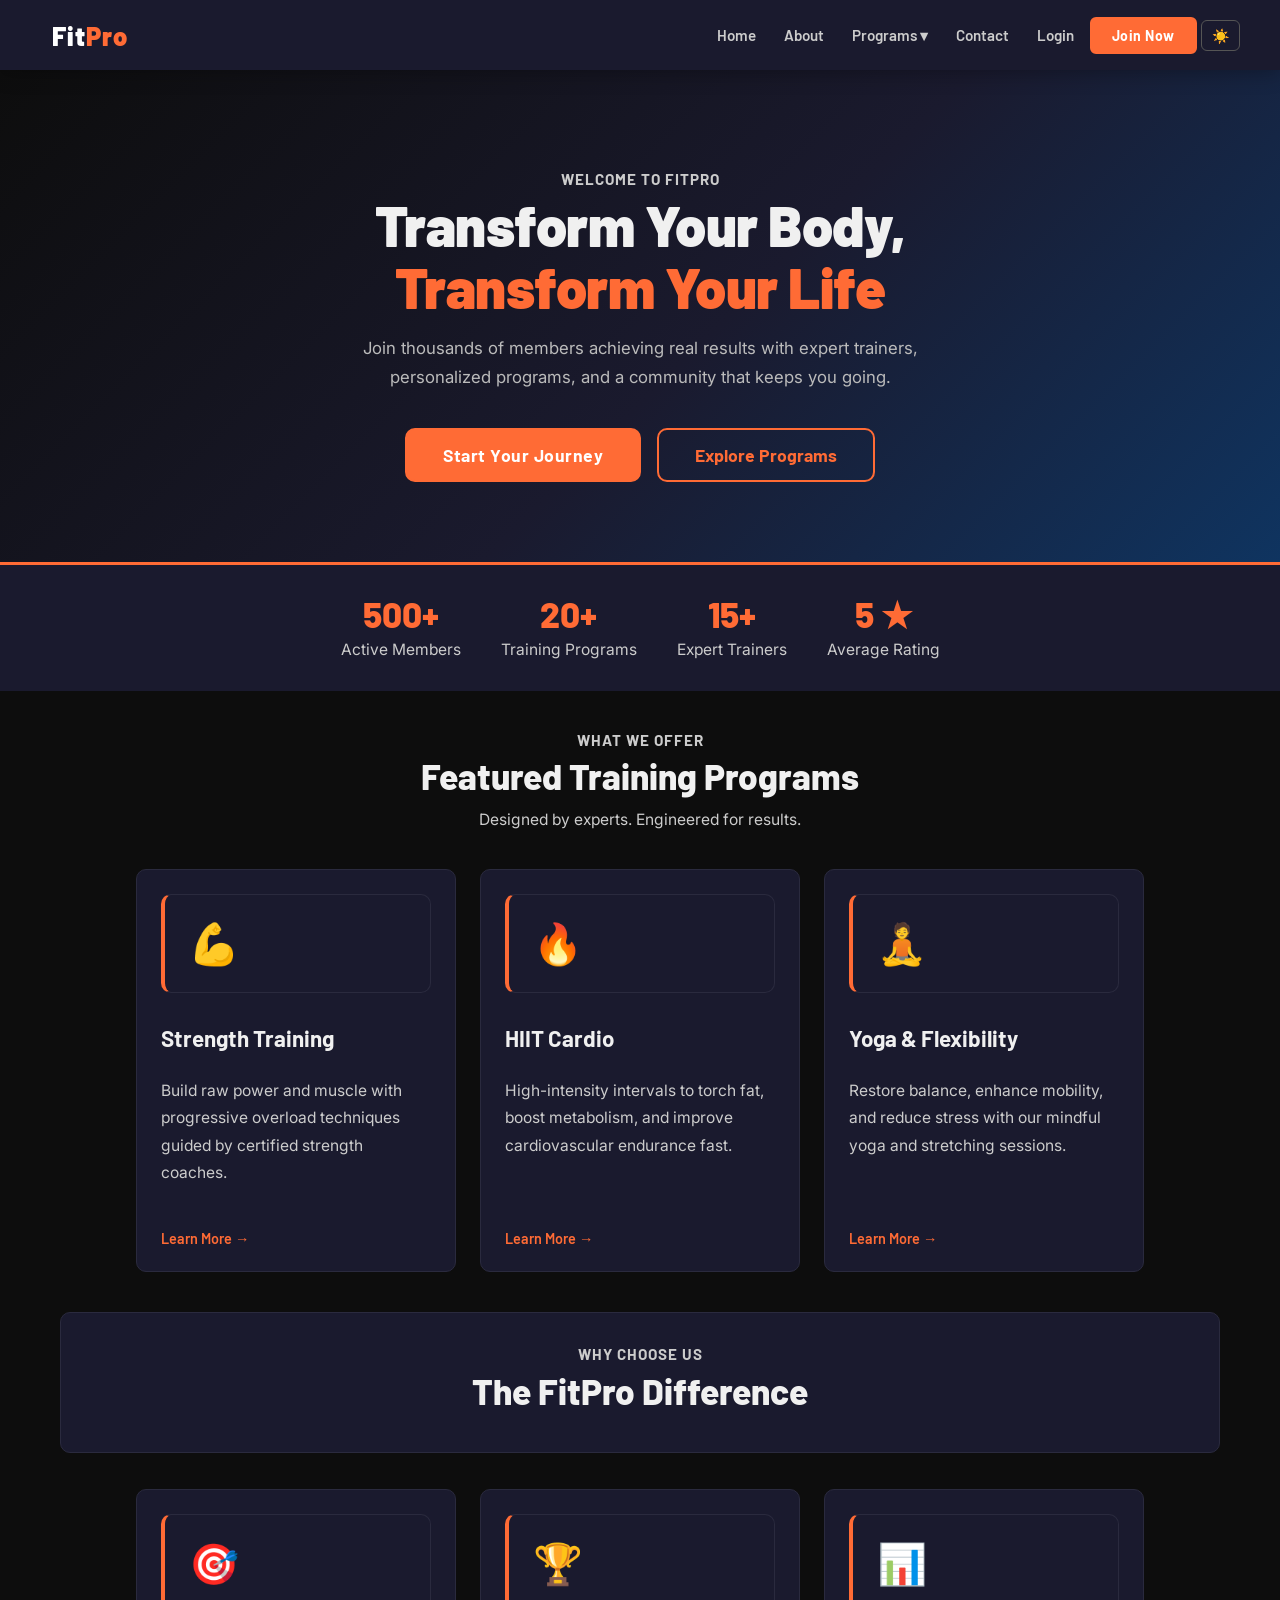
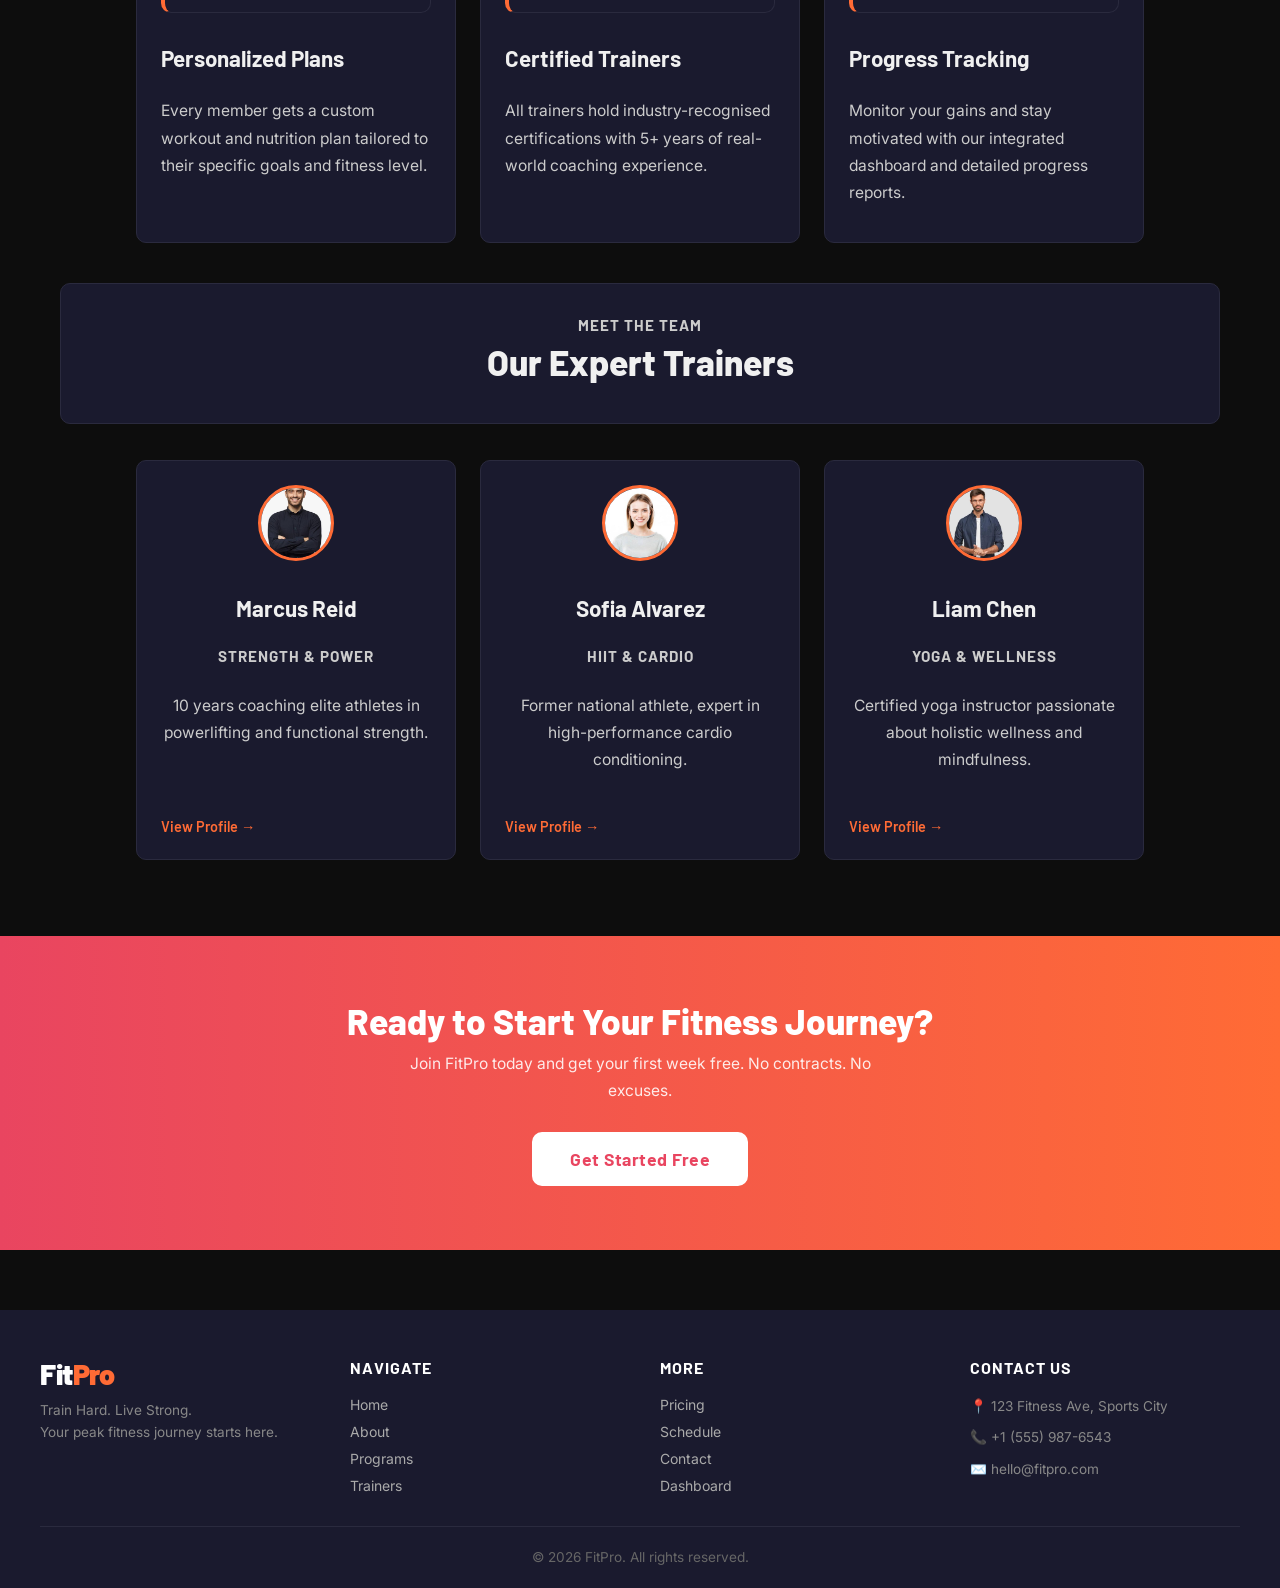
==== index.html @ 530da823 "initial" ====
<!DOCTYPE html>
<html lang="en">
<head>
  <meta charset="UTF-8">
  <meta name="viewport" content="width=device-width, initial-scale=1.0">
  <meta name="description" content="FitPro — Professional gym &amp; fitness trainer website. Training programs, expert trainers, and flexible pricing.">
  <title>FitPro — Train Hard. Live Strong.</title>
  <link rel="stylesheet" href="cssFile/globalStyles.css">
</head>
<body data-theme="dark">

  <nav>
    <a href="index.html">Fit<span class="accent">Pro</span></a>
    <button class="menu-toggle" onclick="toggleMenu()"><span></span><span></span><span></span></button>
    <ul>
      <li><a href="index.html">Home</a></li>
      <li><a href="pages/about.html">About</a></li>
      <li class="dropdown">
        <a href="#">Programs ▾</a>
        <div class="dropdown-menu">
          <a href="pages/services.html">All Programs</a>
          <a href="pages/schedule.html">Schedule</a>
        </div>
      </li>
      <li><a href="pages/contact.html">Contact</a></li>
      <li><a href="pages/login.html">Login</a></li>
      <li><button onclick="location.href='pages/signup.html'">Join Now</button></li>
      <li><button id="theme-toggle" onclick="toggleTheme()">🌙</button></li>
    </ul>
  </nav>

  <!-- HERO -->
  <section class="hero">
    <h4>Welcome to FitPro</h4>
    <h1>Transform Your Body,<br><span class="accent">Transform Your Life</span></h1>
    <p>Join thousands of members achieving real results with expert trainers, personalized programs, and a community that keeps you going.</p>
    <div>
      <button class="lg-button" onclick="location.href='pages/signup.html'">Start Your Journey</button>
      <a class="link-button lg-button" href="pages/services.html">Explore Programs</a>
    </div>
  </section>

  <!-- STATS -->
  <section>
    <div>
      <div><h2>500+</h2><p>Active Members</p></div>
      <div><h2>20+</h2><p>Training Programs</p></div>
      <div><h2>15+</h2><p>Expert Trainers</p></div>
      <div><h2>5 ★</h2><p>Average Rating</p></div>
    </div>
  </section>

  <main class="page">

    <!-- FEATURED PROGRAMS -->
    <section>
      <h4>What We Offer</h4>
      <h2>Featured Training Programs</h2>
      <p>Designed by experts. Engineered for results.</p>
    </section>
    <div class="card-container">
      <div class="card">
        <div>💪</div>
        <h3>Strength Training</h3>
        <p>Build raw power and muscle with progressive overload techniques guided by certified strength coaches.</p>
        <a href="pages/services.html">Learn More →</a>
      </div>
      <div class="card">
        <div>🔥</div>
        <h3>HIIT Cardio</h3>
        <p>High-intensity intervals to torch fat, boost metabolism, and improve cardiovascular endurance fast.</p>
        <a href="pages/services.html">Learn More →</a>
      </div>
      <div class="card">
        <div>🧘</div>
        <h3>Yoga &amp; Flexibility</h3>
        <p>Restore balance, enhance mobility, and reduce stress with our mindful yoga and stretching sessions.</p>
        <a href="pages/services.html">Learn More →</a>
      </div>
    </div>

    <!-- WHY FITPRO -->
    <section>
      <h4>Why Choose Us</h4>
      <h2>The FitPro Difference</h2>
    </section>
    <div class="card-container">
      <div class="card">
        <div>🎯</div>
        <h3>Personalized Plans</h3>
        <p>Every member gets a custom workout and nutrition plan tailored to their specific goals and fitness level.</p>
      </div>
      <div class="card">
        <div>🏆</div>
        <h3>Certified Trainers</h3>
        <p>All trainers hold industry-recognised certifications with 5+ years of real-world coaching experience.</p>
      </div>
      <div class="card">
        <div>📊</div>
        <h3>Progress Tracking</h3>
        <p>Monitor your gains and stay motivated with our integrated dashboard and detailed progress reports.</p>
      </div>
    </div>

    <!-- TRAINER SPOTLIGHT -->
    <section>
      <h4>Meet the Team</h4>
      <h2>Our Expert Trainers</h2>
    </section>

    <div class="card-container">

      <div class="card">
        <img src="/sources/img1.jpeg" alt="Marcus Reid">
        <h3>Marcus Reid</h3>
        <h4>Strength &amp; Power</h4>
        <p>10 years coaching elite athletes in powerlifting and functional strength.</p>
        <a href="#">View Profile →</a>
      </div>

      <div class="card">
        <img src="/sources/img2.jpeg" alt="Sofia Alvarez">
        <h3>Sofia Alvarez</h3>
        <h4>HIIT &amp; Cardio</h4>
        <p>Former national athlete, expert in high-performance cardio conditioning.</p>
        <a href="#">View Profile →</a>
      </div>

      <div class="card">
        <img src="/sources/img3.jpeg" alt="Liam Chen">
        <h3>Liam Chen</h3>
        <h4>Yoga &amp; Wellness</h4>
        <p>Certified yoga instructor passionate about holistic wellness and mindfulness.</p>
        <a href="#">View Profile →</a>
      </div>

    </div>

  </main>

  <!-- CTA BANNER -->
  <section>
    <h2>Ready to Start Your Fitness Journey?</h2>
    <p>Join FitPro today and get your first week free. No contracts. No excuses.</p>
    <button class="lg-button" onclick="location.href='pages/signup.html'">Get Started Free</button>
  </section>

  <footer>
    <div class="footer-container">
      <div>
        <h1>Fit<span class="accent">Pro</span></h1>
        <p>Train Hard. Live Strong.<br>Your peak fitness journey starts here.</p>
      </div>
      <div>
        <h2>Navigate</h2>
        <a href="index.html">Home</a>
        <a href="pages/about.html">About</a>
        <a href="pages/services.html">Programs</a>
        <a href="pages/trainers.html">Trainers</a>
      </div>
      <div>
        <h2>More</h2>
        <a href="pages/pricing.html">Pricing</a>
        <a href="pages/schedule.html">Schedule</a>
        <a href="pages/contact.html">Contact</a>
        <a href="pages/dashboard.html">Dashboard</a>
      </div>
      <div>
        <h2>Contact Us</h2>
        <p>📍 123 Fitness Ave, Sports City</p>
        <p>📞 +1 (555) 987-6543</p>
        <p>✉️ hello@fitpro.com</p>
      </div>
    </div>
    <p>© 2026 FitPro. All rights reserved.</p>
  </footer>

  <script src="jsFile/jsFunctions.js"></script>
</body>
</html>
---- cssFile/globalStyles.css ----
@import url('https://fonts.googleapis.com/css2?family=Barlow:wght@400;600;700;800;900&family=Inter:wght@300;400;500;600&display=swap');

/* =========================================================
   DESIGN SYSTEM
========================================================= */
:root {
  --brand-primary-color:   #FF6B35;
  --brand-secondary-color: #1A1A2E;
  --brand-third-color:     #16213E;
  --brand-fourth-color:    #0F3460;
  --brand-accent-color:    #E94560;

  --bg-main:  #F4F6FB;
  --bg-card:  #FFFFFF;

  --text-primary-color:     #1A1A2E;
  --text-secondary-color:   #3D3D5C;
  --text-muted-color:       #888899;
  --text-focus-color:       #FF6B35;
  --text-highlighted-color: #E94560;

  --border-primary-color:     #FF6B35;
  --border-secondary-color:   #1A1A2E;
  --border-muted-color:       #DEDEE8;
  --border-focus-color:       #FF6B35;
  --border-highlighted-color: #E94560;

  --radius-sm: 6px;
  --radius-md: 10px;
  --transition: 0.3s ease;
}

/* =========================================================
   DARK MODE
========================================================= */
[data-theme="dark"] {
  --bg-main: #0D0D0D;
  --bg-card: #1A1A2E;

  --text-primary-color:     #F0F0F0;
  --text-secondary-color:   #CCCCCC;
  --text-muted-color:       #888899;
  --text-focus-color:       #FF6B35;
  --text-highlighted-color: #FF4D6D;

  --border-primary-color:     #FF6B35;
  --border-secondary-color:   #444466;
  --border-muted-color:       #2A2A3E;
  --border-focus-color:       #FF6B35;
  --border-highlighted-color: #FF4D6D;
}

/* =========================================================
   GLOBAL BASE
========================================================= */
*, *::before, *::after { box-sizing: border-box; }

body {
  margin: 0;
  font-family: 'Inter', sans-serif;
  background: var(--bg-main);
  color: var(--text-primary-color);
  transition: background var(--transition), color var(--transition);
  min-height: 100vh;
}

a { text-decoration: none; color: inherit; }

/* =========================================================
   TYPOGRAPHY
========================================================= */
h1 {
  font-family: 'Barlow', sans-serif;
  font-size: clamp(2rem, 5vw, 3.5rem);
  font-weight: 900;
  line-height: 1.1;
  margin: 0 0 0.5rem 0;
  color: var(--text-primary-color);
  letter-spacing: -0.5px;
}
h2 {
  font-family: 'Barlow', sans-serif;
  font-size: clamp(1.4rem, 3vw, 2.2rem);
  font-weight: 800;
  line-height: 1.2;
  margin: 0 0 0.5rem 0;
  color: var(--text-primary-color);
}
h3 {
  font-family: 'Barlow', sans-serif;
  font-size: clamp(1rem, 2.5vw, 1.4rem);
  font-weight: 700;
  margin: 0 0 0.4rem 0;
  color: var(--text-primary-color);
}
h4 {
  font-family: 'Barlow', sans-serif;
  font-size: 0.95rem;
  font-weight: 700;
  margin: 0 0 0.4rem 0;
  color: var(--text-secondary-color);
  text-transform: uppercase;
  letter-spacing: 1px;
}
p {
  font-size: 0.975rem;
  line-height: 1.75;
  color: var(--text-secondary-color);
  margin: 0 0 0.75rem 0;
}

/* =========================================================
   GLOBAL BUTTON SYSTEM
   Properties inherited by nav buttons, link-button, etc.
========================================================= */
button {
  display: inline-flex;
  align-items: center;
  justify-content: center;
  gap: 8px;
  padding: 10px 22px;
  font-family: 'Barlow', sans-serif;
  font-size: 0.95rem;
  font-weight: 700;
  letter-spacing: 0.5px;
  border: 2px solid var(--brand-primary-color);
  border-radius: var(--radius-sm);
  background: var(--brand-primary-color);
  color: #fff;
  cursor: pointer;
  transition: background var(--transition), transform var(--transition), box-shadow var(--transition), border-color var(--transition);
}
button:hover {
  background: var(--brand-accent-color);
  border-color: var(--brand-accent-color);
  transform: translateY(-2px);
  box-shadow: 0 6px 20px rgba(255,107,53,0.35);
}

/* =========================================================
   LINK BUTTON
========================================================= */
.link-button {
  display: inline-flex;
  align-items: center;
  gap: 6px;
  padding: 10px 24px;
  font-family: 'Barlow', sans-serif;
  font-weight: 700;
  font-size: 0.95rem;
  border-radius: var(--radius-sm);
  background: transparent;
  border: 2px solid var(--brand-primary-color);
  color: var(--brand-primary-color);
  cursor: pointer;
  transition: all var(--transition);
  text-decoration: none;
}
.link-button:hover {
  background: var(--brand-primary-color);
  color: #fff;
  transform: translateY(-2px);
  box-shadow: 0 6px 20px rgba(255,107,53,0.3);
}

/* =========================================================
   BUTTON SIZES
========================================================= */
.lg-button { padding: 14px 36px; font-size: 1.1rem; border-radius: var(--radius-md); }
.sm-button  { padding: 7px 16px; font-size: 0.85rem; }
.tiny-button { padding: 4px 10px; font-size: 0.75rem; border-radius: 4px; }
.border-button { background: transparent; color: var(--brand-primary-color); }
.border-button:hover { background: var(--brand-primary-color); color: #fff; }

/* =========================================================
   SELECT INPUT
========================================================= */
select {
  width: 100%;
  padding: 10px 14px;
  font-family: 'Inter', sans-serif;
  font-size: 0.9rem;
  background: var(--bg-card);
  color: var(--text-primary-color);
  border: 1.5px solid var(--border-muted-color);
  border-radius: var(--radius-sm);
  appearance: none;
  cursor: pointer;
  transition: border-color var(--transition), box-shadow var(--transition);
}
select:hover  { border-color: var(--border-primary-color); }
select:focus  { outline: none; border-color: var(--border-focus-color); box-shadow: 0 0 0 3px rgba(255,107,53,0.2); }
select:disabled { opacity: 0.5; cursor: not-allowed; background: var(--border-muted-color); }

.select-container { position: relative; display: flex; flex-direction: column; gap: 4px; }

/* =========================================================
   NAV BUTTON  (overrides global button inside nav)
========================================================= */
nav button {
  background: var(--brand-primary-color);
  border: 2px solid var(--brand-primary-color);
  color: #fff;
  padding: 8px 20px;
  font-size: 0.875rem;
}
nav button:hover {
  background: var(--brand-accent-color);
  border-color: var(--brand-accent-color);
  transform: translateY(-1px);
  box-shadow: 0 4px 12px rgba(255,107,53,0.4);
}
nav a {
  font-family: 'Barlow', sans-serif;
  font-size: 0.95rem;
  font-weight: 600;
  color: #ccc;
  padding: 6px 12px;
  border-radius: var(--radius-sm);
  transition: color var(--transition), background var(--transition);
  text-decoration: none;
  display: block;
}
nav a:hover { color: #fff; background: rgba(255,107,53,0.15); }

/* =========================================================
   NAVBAR
========================================================= */
nav {
  display: flex;
  align-items: center;
  justify-content: space-between;
  padding: 0 40px;
  height: 70px;
  background: var(--brand-secondary-color);
  position: sticky;
  top: 0;
  z-index: 1000;
  box-shadow: 0 2px 20px rgba(0,0,0,0.3);
}

/* Logo */
nav > a {
  font-family: 'Barlow', sans-serif;
  font-size: 1.6rem;
  font-weight: 900;
  color: #fff;
  letter-spacing: 1px;
  text-decoration: none;
  flex-shrink: 0;
}

/* Menu list */
nav ul {
  display: flex;
  align-items: center;
  gap: 4px;
  list-style: none;
  margin: 0;
  padding: 0;
}

/* Dropdown */
nav li { position: relative; }

nav .dropdown-menu {
  position: absolute;
  top: calc(100% + 8px);
  left: 0;
  background: var(--brand-third-color);
  border: 1px solid var(--border-muted-color);
  border-radius: var(--radius-md);
  min-width: 180px;
  padding: 8px 0;
  display: none;
  flex-direction: column;
  box-shadow: 0 10px 30px rgba(0,0,0,0.4);
  z-index: 999;
}
nav .dropdown:hover .dropdown-menu { display: flex; }
nav .dropdown-menu a { padding: 10px 18px; color: #ccc; font-size: 0.875rem; border-radius: 0; white-space: nowrap; }
nav .dropdown-menu a:hover { background: rgba(255,107,53,0.2); color: #fff; }

/* =========================================================
   HAMBURGER BUTTON
========================================================= */
.menu-toggle {
  display: none;
  flex-direction: column;
  gap: 5px;
  cursor: pointer;
  background: none;
  border: none;
  padding: 6px;
}
.menu-toggle span { display: block; width: 24px; height: 2px; background: #fff; border-radius: 2px; transition: all var(--transition); }

/* =========================================================
   MOBILE NAVBAR
========================================================= */
@media (max-width: 768px) {
  .menu-toggle { display: flex; }

  nav { padding: 0 20px; position: relative; }

  nav ul {
    display: none;
    flex-direction: column;
    align-items: flex-start;
    gap: 0;
    position: absolute;
    top: 70px;
    left: 0;
    right: 0;
    background: var(--brand-third-color);
    padding: 12px 0;
    border-top: 2px solid var(--brand-primary-color);
    z-index: 998;
  }
  nav ul.open { display: flex; }
  nav ul li { width: 100%; }
  nav ul li a { display: block; padding: 12px 24px; border-radius: 0; color: #ddd; font-size: 1rem; }

  nav .dropdown:hover .dropdown-menu { display: none; }
  nav .dropdown-menu { position: static; background: rgba(0,0,0,0.25); border: none; border-radius: 0; box-shadow: none; padding: 0; }
  nav .dropdown-menu.open { display: flex; }
}

/* =========================================================
   PAGE CONTENT
========================================================= */
.page {
  min-height: calc(100vh - 70px);
  padding: 40px 20px;
  max-width: 1200px;
  margin: 0 auto;
}

/* =========================================================
   CARD SYSTEM
========================================================= */
.card-container {
  display: flex;
  flex-wrap: wrap;
  justify-content: center;
  gap: 24px;
  margin: 36px 12px;
  padding: 0;
}
.card {
  display: flex;
  flex-direction: column;
  background: var(--bg-card);
  border: 1px solid var(--border-muted-color);
  border-radius: var(--radius-md);
  padding: 24px;
  flex: 1 1 260px;
  max-width: 320px;
  transition: transform var(--transition), box-shadow var(--transition), border-color var(--transition);
}
.card:hover {
  transform: translateY(-6px);
  box-shadow: 0 16px 40px rgba(255,107,53,0.2);
  border-color: var(--border-primary-color);
}
.card img { width: 100%; height: auto; object-fit: contain; border-radius: var(--radius-sm); }
.card a { background: none; color: var(--brand-primary-color); font-weight: 600; font-family: 'Barlow', sans-serif; display: inline-flex; align-items: center; gap: 4px; margin-top: auto; padding-top: 12px; font-size: 0.9rem; transition: color var(--transition); }
.card a:hover { color: var(--brand-accent-color); background: none; }

/* =========================================================
   FORM SYSTEM
========================================================= */
.form-container {
  background: var(--bg-card);
  border: 1px solid var(--border-muted-color);
  border-radius: var(--radius-md);
  padding: 40px;
  max-width: 480px;
  width: 100%;
  margin: 0 auto;
  box-shadow: 0 8px 32px rgba(0,0,0,0.15);
}
form div { margin-bottom: 16px; }
label { display: block; font-size: 0.85rem; font-weight: 600; color: var(--text-secondary-color); margin-bottom: 6px; text-transform: uppercase; letter-spacing: 0.5px; }
input { width: 100%; padding: 11px 14px; font-family: 'Inter', sans-serif; font-size: 0.9rem; background: var(--bg-main); color: var(--text-primary-color); border: 1.5px solid var(--border-muted-color); border-radius: var(--radius-sm); transition: border-color var(--transition), box-shadow var(--transition); box-sizing: border-box; }
input:focus { outline: none; border-color: var(--border-focus-color); box-shadow: 0 0 0 3px rgba(255,107,53,0.2); }
form textarea { width: 100%; padding: 11px 14px; font-family: 'Inter', sans-serif; font-size: 0.9rem; background: var(--bg-main); color: var(--text-primary-color); border: 1.5px solid var(--border-muted-color); border-radius: var(--radius-sm); resize: vertical; min-height: 120px; transition: border-color var(--transition), box-shadow var(--transition); box-sizing: border-box; }
form textarea:focus { outline: none; border-color: var(--border-focus-color); box-shadow: 0 0 0 3px rgba(255,107,53,0.2); }

/* =========================================================
   TABLE SYSTEM
========================================================= */
.table-container { width: 100%; overflow-x: auto; margin-top: 20px; border-radius: var(--radius-md); }

table {
  width: 100%;
  border-collapse: collapse;
  border-radius: var(--radius-md);
  overflow: hidden;
  background: var(--bg-card);
  font-size: 0.9rem;
}

/* Header */
table thead { background: var(--brand-secondary-color); }
table th { padding: 14px 16px; text-align: left; font-family: 'Barlow', sans-serif; font-weight: 700; font-size: 0.85rem; color: #fff; text-transform: uppercase; letter-spacing: 0.5px; white-space: nowrap; }

/* Body cells */
table td { padding: 13px 16px; color: var(--text-secondary-color); border-bottom: 1px solid var(--border-muted-color); vertical-align: middle; }

/* Row styles — alternating */
table tbody tr:nth-child(odd)  { background: var(--bg-card); }
table tbody tr:nth-child(even) { background: rgba(255,107,53,0.05); }

table tbody tr:hover { background: rgba(255,107,53,0.14); cursor: pointer; }

/* Last row border fix */
table tbody tr:last-child td { border-bottom: none; }

/* Optional compact table */
.table-compact th, .table-compact td { padding: 8px 12px; font-size: 0.82rem; }

/* Optional bordered table */
.table-bordered th, .table-bordered td { border: 1px solid var(--border-muted-color); }

/* Optional striped stronger */
.table-striped tbody tr:nth-child(even) { background: rgba(255,107,53,0.1); }

/* Cell content handling */
td { word-break: break-word; max-width: 280px; }

/* Empty state row */
.table-empty { text-align: center; padding: 40px !important; color: var(--text-muted-color); font-style: italic; }

.table-row-selected { background: rgba(255,107,53,0.18) !important; border-left: 3px solid var(--brand-primary-color); }

/* =========================================================
   FOOTER SYSTEM
========================================================= */
footer {
  background: var(--brand-secondary-color);
  color: #ccc;
  padding: 48px 40px 20px;
  margin-top: 60px;
}
.footer-container {
  display: flex;
  flex-wrap: wrap;
  gap: 40px;
  justify-content: space-between;
  max-width: 1200px;
  margin: 0 auto 32px;
}
.footer-container > div { flex: 1 1 200px; display: flex; flex-direction: column; gap: 10px; }
footer a { color: #aaa; font-size: 0.875rem; text-decoration: none; transition: color var(--transition); }
footer a:hover { color: var(--brand-primary-color); }
footer p { font-size: 0.85rem; color: #888; margin: 0; line-height: 1.6; }
footer h1 { font-size: 1.8rem; color: #fff; margin: 0; }
footer h2 { font-size: 1rem; font-weight: 700; color: #fff; text-transform: uppercase; letter-spacing: 1px; margin-bottom: 8px; }

/* =========================================================
   RESPONSIVE — GENERAL
========================================================= */
@media (max-width: 768px) {
  .page { padding: 24px 16px; }
  .footer-container { flex-direction: column; gap: 28px; }
  footer { padding: 36px 20px 16px; }
  .form-container { padding: 28px 20px; }
  .card { flex: 1 1 100%; max-width: 100%; }
}
@media (max-width: 480px) {
  nav > a { font-size: 1.3rem; }
}

/* =========================================================
   ACCENT CLASS  (brand-colored inline span)
========================================================= */
.accent { color: var(--brand-primary-color); }

/* =========================================================
   THEME TOGGLE BUTTON
========================================================= */
#theme-toggle {
  background: transparent;
  border: 1px solid #555;
  padding: 6px 10px;
}
#theme-toggle:hover {
  background: rgba(255,255,255,0.08);
  border-color: #999;
  transform: none;
  box-shadow: none;
}

/* =========================================================
   HERO / PAGE BANNER  (class="hero")
========================================================= */
section.hero {
  background: linear-gradient(135deg, #1A1A2E, #0F3460);
  padding: 60px 20px;
  text-align: center;
  border-bottom: 3px solid var(--brand-primary-color);
}
/* Homepage hero — larger gradient & padding */
nav + section.hero {
  background: linear-gradient(135deg, #0D0D0D 0%, #1A1A2E 55%, #0F3460 100%);
  padding: 100px 20px 80px;
}

section.hero h1 { color: var(--text-primary-color); }
section.hero h4 { color: var(--text-secondary-color); }

/* Hero paragraph */
section.hero > p {
  max-width: 540px;
  margin: 12px auto 0;
  color: #bbb;
}
/* Homepage hero paragraph is slightly different */
nav + section.hero > p {
  max-width: 560px;
  margin: 16px auto 36px;
  font-size: 1.05rem;
}

/* Hero CTA button row */
nav + section.hero > div {
  display: flex;
  gap: 16px;
  justify-content: center;
  flex-wrap: wrap;
}

/* =========================================================
   INDEX STATS BAR  (section after hero, before main)
========================================================= */
section.hero + section {
  background: var(--brand-secondary-color);
  padding: 28px 20px;
}
section.hero + section > div {
  display: flex;
  flex-wrap: wrap;
  justify-content: center;
  gap: 40px;
  max-width: 900px;
  margin: 0 auto;
  text-align: center;
}
section.hero + section h2 {
  color: var(--brand-primary-color);
  margin: 0;
}
section.hero + section p { margin: 0; }

/* =========================================================
   SECTION HEADINGS INSIDE .page  (h4 + h2 teasers)
========================================================= */
.page > section:has(> h4 + h2) {
  text-align: center;
  margin-bottom: 10px;
}
/* Give vertical breathing room to non-first heading sections */
.page > .card-container + section:has(> h4 + h2) {
  margin-top: 40px;
}

/* =========================================================
   CTA BANNER  (section after main)
========================================================= */
main + section {
  background: linear-gradient(90deg, var(--brand-accent-color), var(--brand-primary-color));
  padding: 64px 20px;
  text-align: center;
}
main + section h2 { color: #fff; margin-bottom: 8px; }
main + section p {
  color: rgba(255,255,255,0.88);
  max-width: 500px;
  margin: 0 auto 28px;
}
main + section > button {
  background: #fff;
  color: var(--brand-accent-color);
  border-color: #fff;
}
main + section > button:hover {
  background: var(--brand-accent-color);
  color: #fff;
  border-color: var(--brand-accent-color);
}

/* =========================================================
   FOOTER COPYRIGHT LINE
========================================================= */
footer > p {
  text-align: center;
  border-top: 1px solid #2A2A3E;
  padding-top: 20px;
  margin: 0;
  font-size: 0.85rem;
  color: #666;
}

/* =========================================================
   CARD ICON / EMOJI DIV
========================================================= */
.card > div:first-child {
  font-size: 2rem;
  margin-bottom: 10px;
}
/* Services & index program cards use larger emoji */
.page > .card-container .card > div:first-child,
section.hero + section ~ main .card > div:first-child {
  font-size: 2.5rem;
  margin-bottom: 12px;
}

/* =========================================================
   TRAINER / AVATAR CARDS
========================================================= */
.card:has(img) { text-align: center; }
.card:has(img) img {
  width: 76px;
  height: 76px;
  border-radius: 50%;
  object-fit: cover;
  margin: 0 auto 14px;
  display: block;
  border: 3px solid var(--brand-primary-color);
}

/* =========================================================
   DASHBOARD STAT CARDS  (#stat-cards)
========================================================= */
#stat-cards { margin-top: 0; }
#stat-cards .card {
  text-align: center;
  flex: 1 1 180px;
  max-width: 220px;
}
#stat-cards .card > div:first-child { font-size: 2rem; margin-bottom: 8px; }
#stat-cards .card h2 { color: var(--brand-primary-color); margin: 0; }
#stat-cards .card p  { margin: 4px 0 0; }

/* Dashboard welcome section spacing */
.page > section:first-of-type:has(> h4 + h1) { margin-bottom: 32px; }

/* Dashboard sections before table */
.page > section:has(+ .table-container) { margin: 40px 0 12px; }

/* Dashboard quick actions section */
.page > section:last-of-type:has(> div:has(button)) { margin-top: 40px; }
.page > section:last-of-type:has(> div:has(button)) h2 { margin-bottom: 16px; }
.page > section:last-of-type:has(> div:has(button)) > div {
  display: flex;
  flex-wrap: wrap;
  gap: 12px;
}

/* =========================================================
   FORM PAGES — centered .page
========================================================= */
.page:has(.form-container) {
  display: flex;
  align-items: center;
  justify-content: center;
}

/* Signup form-container is wider */
#signup-form { max-width: 520px; }

/* Form header (icon + title block) */
.form-container > div:first-child {
  text-align: center;
  margin-bottom: 28px;
}
.form-container > div:first-child > div:first-child {
  font-size: 2.5rem;
  margin-bottom: 8px;
}

/* Split name row (div containing two input-wrapper divs) */
form > div:has(> div > input) {
  display: flex;
  gap: 12px;
}
form > div:has(> div > input) > div { flex: 1; }

/* Checkbox row (remember me / terms) */
form > div:has(input[type="checkbox"]) {
  display: flex;
  align-items: center;
  justify-content: space-between;
  margin-bottom: 20px;
}
form label:has(input[type="checkbox"]) {
  display: flex;
  align-items: center;
  gap: 8px;
  text-transform: none;
  letter-spacing: 0;
  font-size: 0.875rem;
  cursor: pointer;
}
input[type="checkbox"] { width: auto; }

/* Submit button */
form button[type="submit"] { width: 100%; }

/* Links inside form containers */
.form-container a { color: var(--brand-primary-color); font-weight: 600; }
.form-container a:hover { color: var(--brand-accent-color); background: none; }

/* Form footer text ("Already have account?") */
.form-container > p { text-align: center; margin-top: 20px; font-size: 0.9rem; }

/* =========================================================
   ABOUT PAGE — MISSION SECTION
========================================================= */
.page > section:first-of-type:has(> div) {
  display: flex;
  flex-wrap: wrap;
  gap: 40px;
  align-items: center;
  margin-bottom: 48px;
}
.page > section:first-of-type:has(> div) > div:first-child { flex: 1 1 280px; }
.page > section:first-of-type:has(> div) > div:last-child {
  flex: 1 1 280px;
  display: flex;
  flex-direction: column;
  gap: 16px;
}

/* Mission highlight boxes */
.page > section:first-of-type:has(> div) > div:last-child > div {
  background: var(--bg-card);
  border: 1px solid var(--border-muted-color);
  border-radius: var(--radius-md);
  padding: 20px;
  border-left: 4px solid var(--brand-primary-color);
}
.page > section:first-of-type:has(> div) > div:last-child > div:nth-child(2) {
  border-left-color: var(--brand-accent-color);
}
.page > section:first-of-type:has(> div) > div:last-child > div:nth-child(3) {
  border-left-color: var(--brand-fourth-color);
}
.page > section:first-of-type:has(> div) > div:last-child > div p { margin: 0; }

/* =========================================================
   ABOUT PAGE — STATS SECTION
========================================================= */
.page > section:nth-of-type(2):has(> div) {
  background: var(--bg-card);
  border: 1px solid var(--border-muted-color);
  border-radius: var(--radius-md);
  padding: 40px 20px;
  margin-bottom: 48px;
}
.page > section:nth-of-type(2):has(> div) > div {
  display: flex;
  flex-wrap: wrap;
  justify-content: center;
  gap: 40px;
  text-align: center;
}
.page > section:nth-of-type(2):has(> div) h2 { color: var(--brand-primary-color); margin: 0; }
.page > section:nth-of-type(2):has(> div) p  { margin: 4px 0 0; }

/* =========================================================
   SERVICES PAGE — CONSULTATION BOX
========================================================= */
.page > .card-container + section {
  background: var(--bg-card);
  border: 1px solid var(--border-muted-color);
  border-radius: var(--radius-md);
  padding: 32px;
  text-align: center;
  margin-top: 20px;
}
.page > .card-container + section p { max-width: 500px; margin: 0 auto 24px; }

/* =========================================================
   SERVICES — card label spans (Level/Duration)
========================================================= */
.card p > span { color: var(--brand-primary-color); font-weight: 600; }

/* =========================================================
   CONTACT PAGE — LAYOUT
========================================================= */
.page > div:not(.card-container):not(.form-container):not(.table-container) {
  display: flex;
  flex-wrap: wrap;
  gap: 40px;
  align-items: flex-start;
}
/* Contact form takes flexible width */
.page > div > .form-container {
  flex: 1 1 320px;
  max-width: 540px;
  margin: 0;
}
/* Contact info sidebar */
.page > div > div:not(.form-container) {
  flex: 1 1 260px;
  display: flex;
  flex-direction: column;
  gap: 20px;
}
/* Info boxes */
.page > div > div:not(.form-container) > div {
  background: var(--bg-card);
  border: 1px solid var(--border-muted-color);
  border-radius: var(--radius-md);
  padding: 24px;
  border-left: 4px solid var(--brand-primary-color);
}
.page > div > div:not(.form-container) > div p { margin: 0; }
.page > div > div:not(.form-container) > div p span {
  color: var(--text-muted-color);
  font-size: 0.85rem;
}

/* =========================================================
   RESPONSIVE — NEW RULES
========================================================= */
@media (max-width: 768px) {
  section.hero { padding: 50px 20px; }
  nav + section.hero { padding: 70px 20px 60px; }
  main + section { padding: 48px 20px; }
  .page > section:first-of-type:has(> div) { flex-direction: column; }
  #stat-cards .card { max-width: 100%; }
}
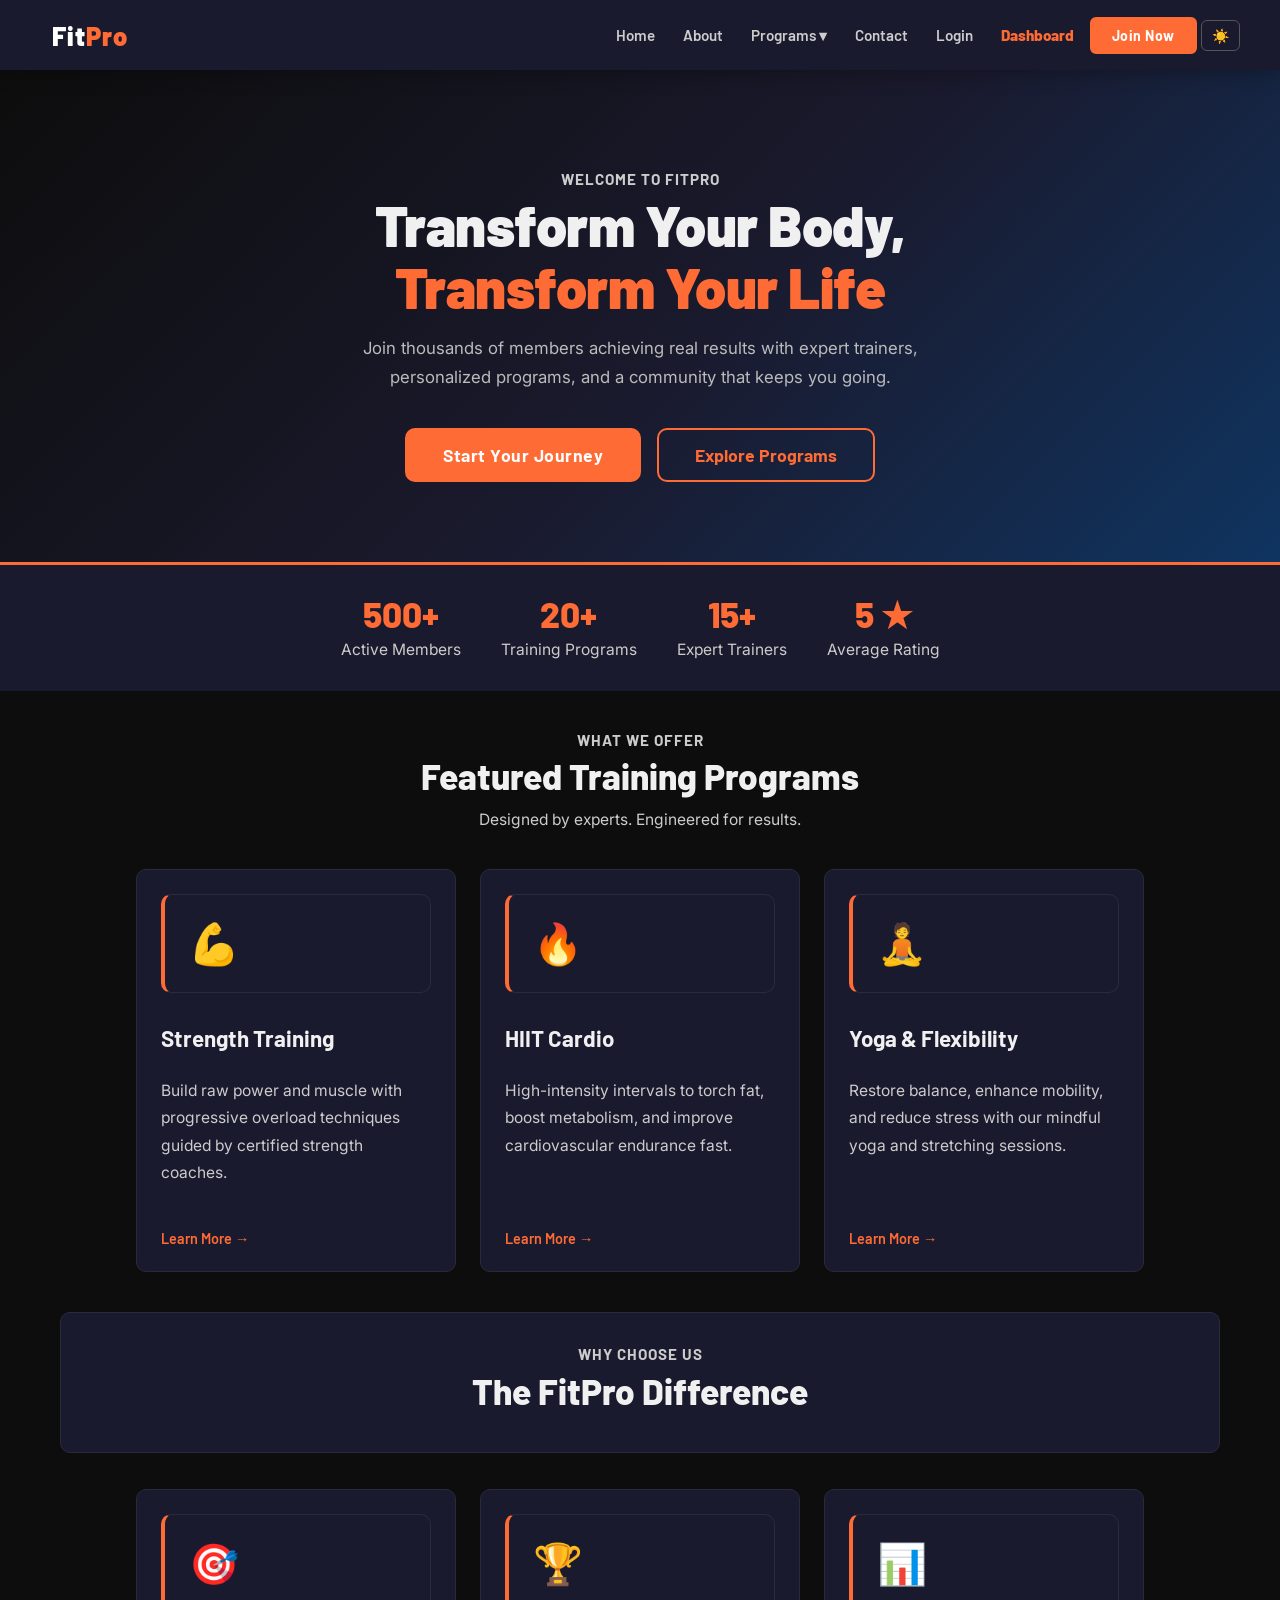
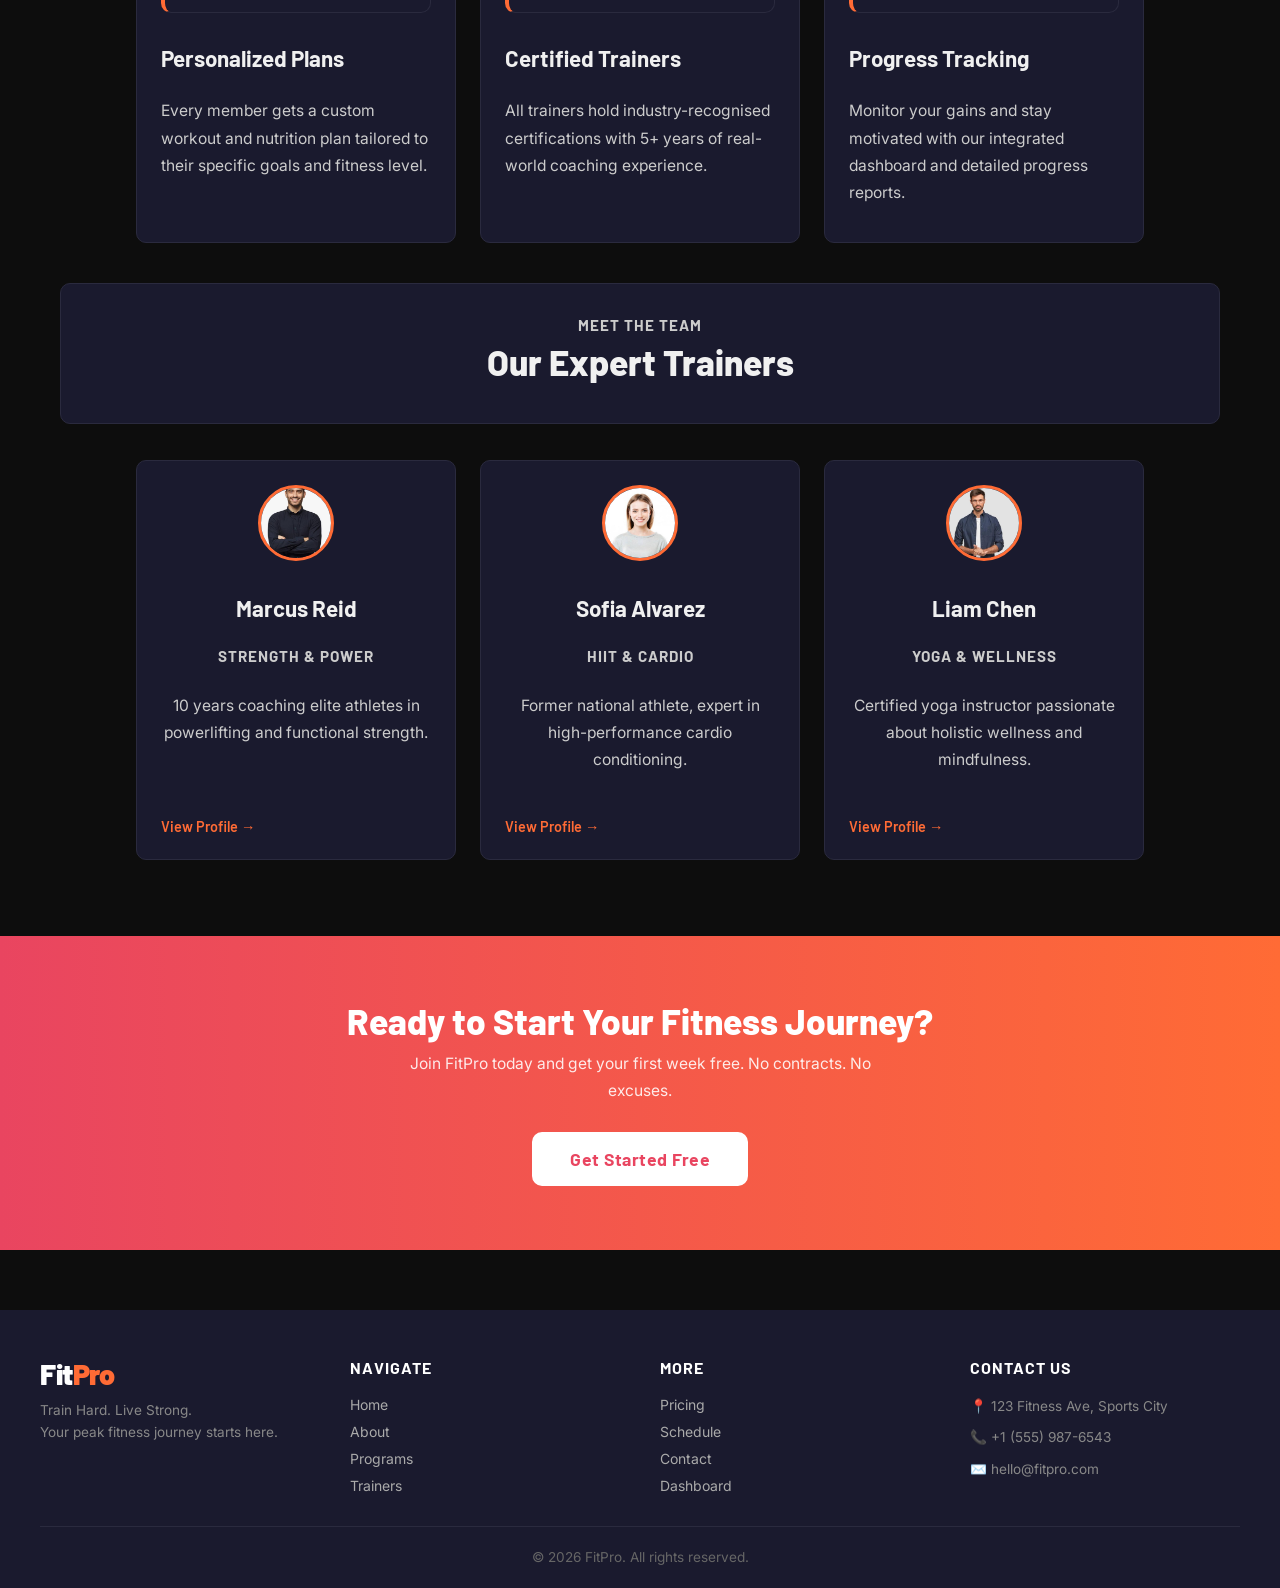
==== commit 24cc340f: "dashboard added" ====
--- a/index.html
+++ b/index.html
@@ -24,6 +24,7 @@
       </li>
       <li><a href="pages/contact.html">Contact</a></li>
       <li><a href="pages/login.html">Login</a></li>
+      <li><a href="pages/dashboard.html" class="accent" style="font-weight:800;">Dashboard</a></li>
       <li><button onclick="location.href='pages/signup.html'">Join Now</button></li>
       <li><button id="theme-toggle" onclick="toggleTheme()">🌙</button></li>
     </ul>
